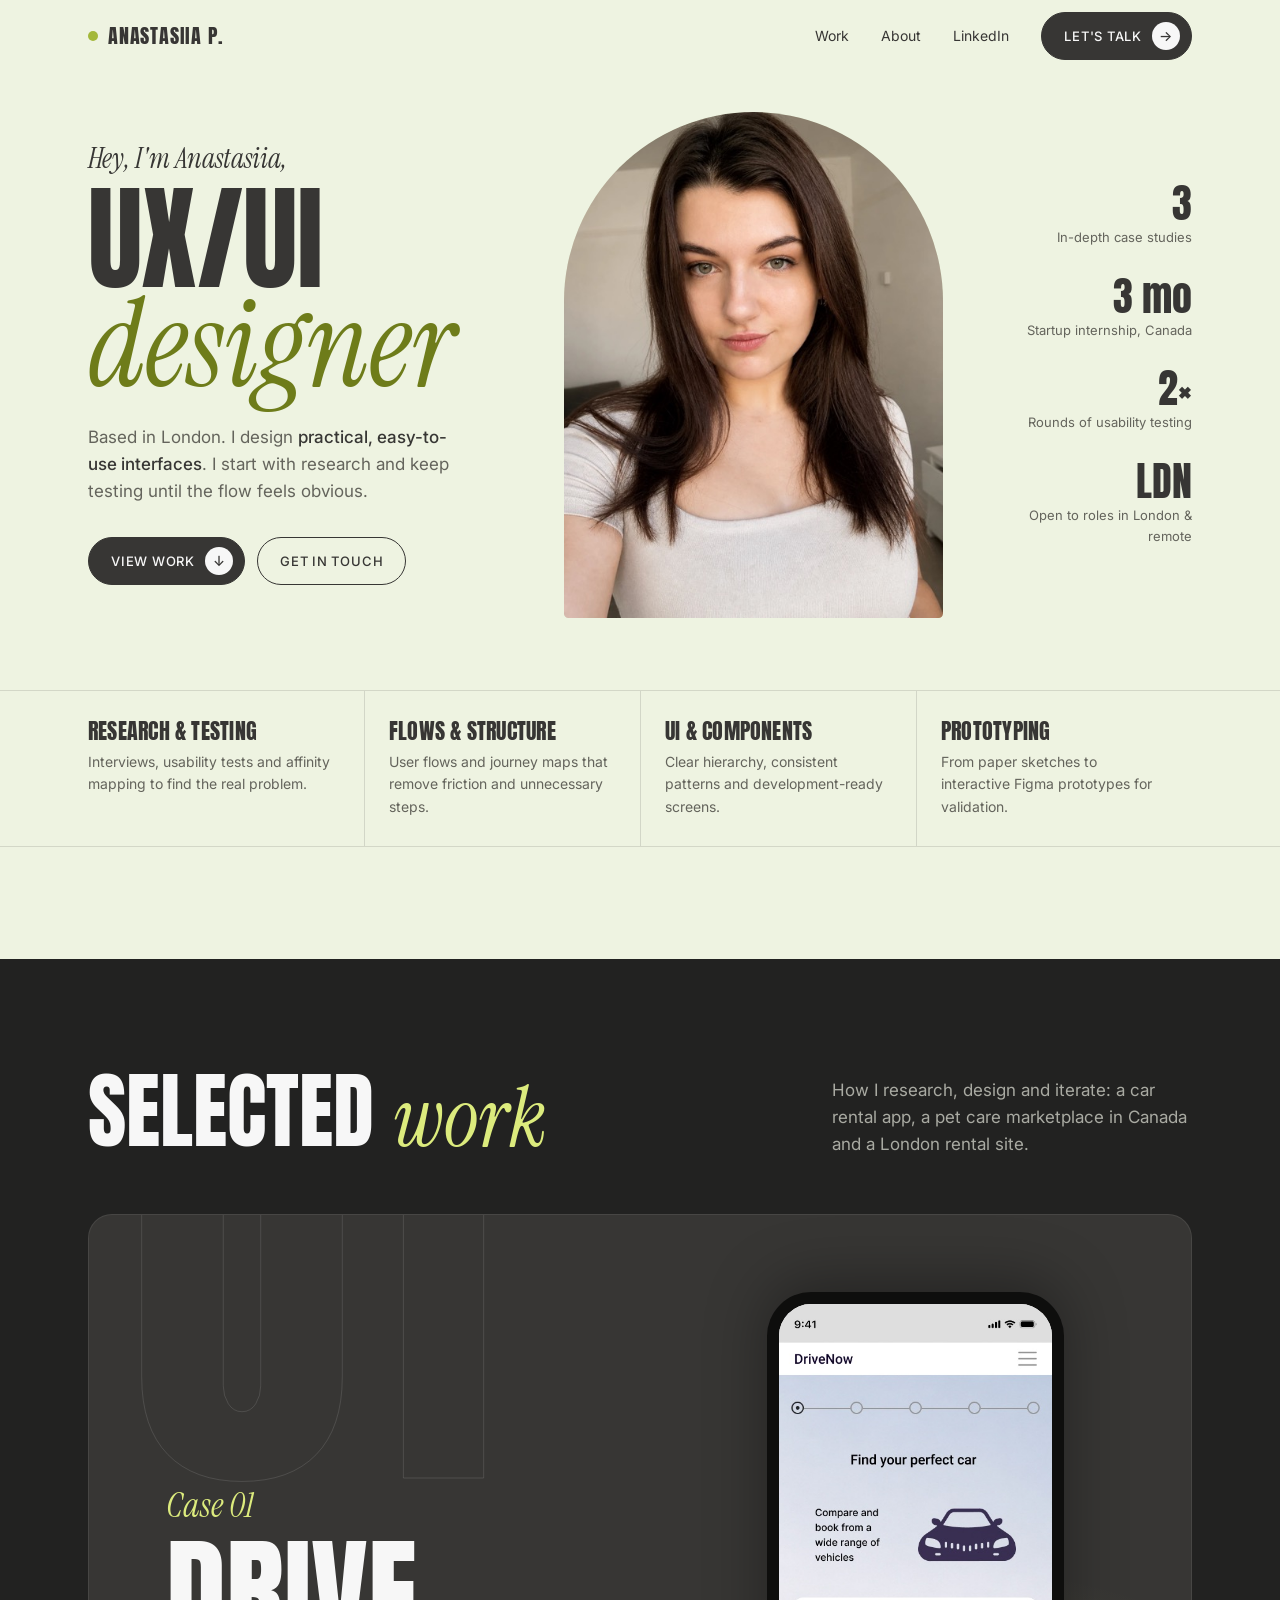
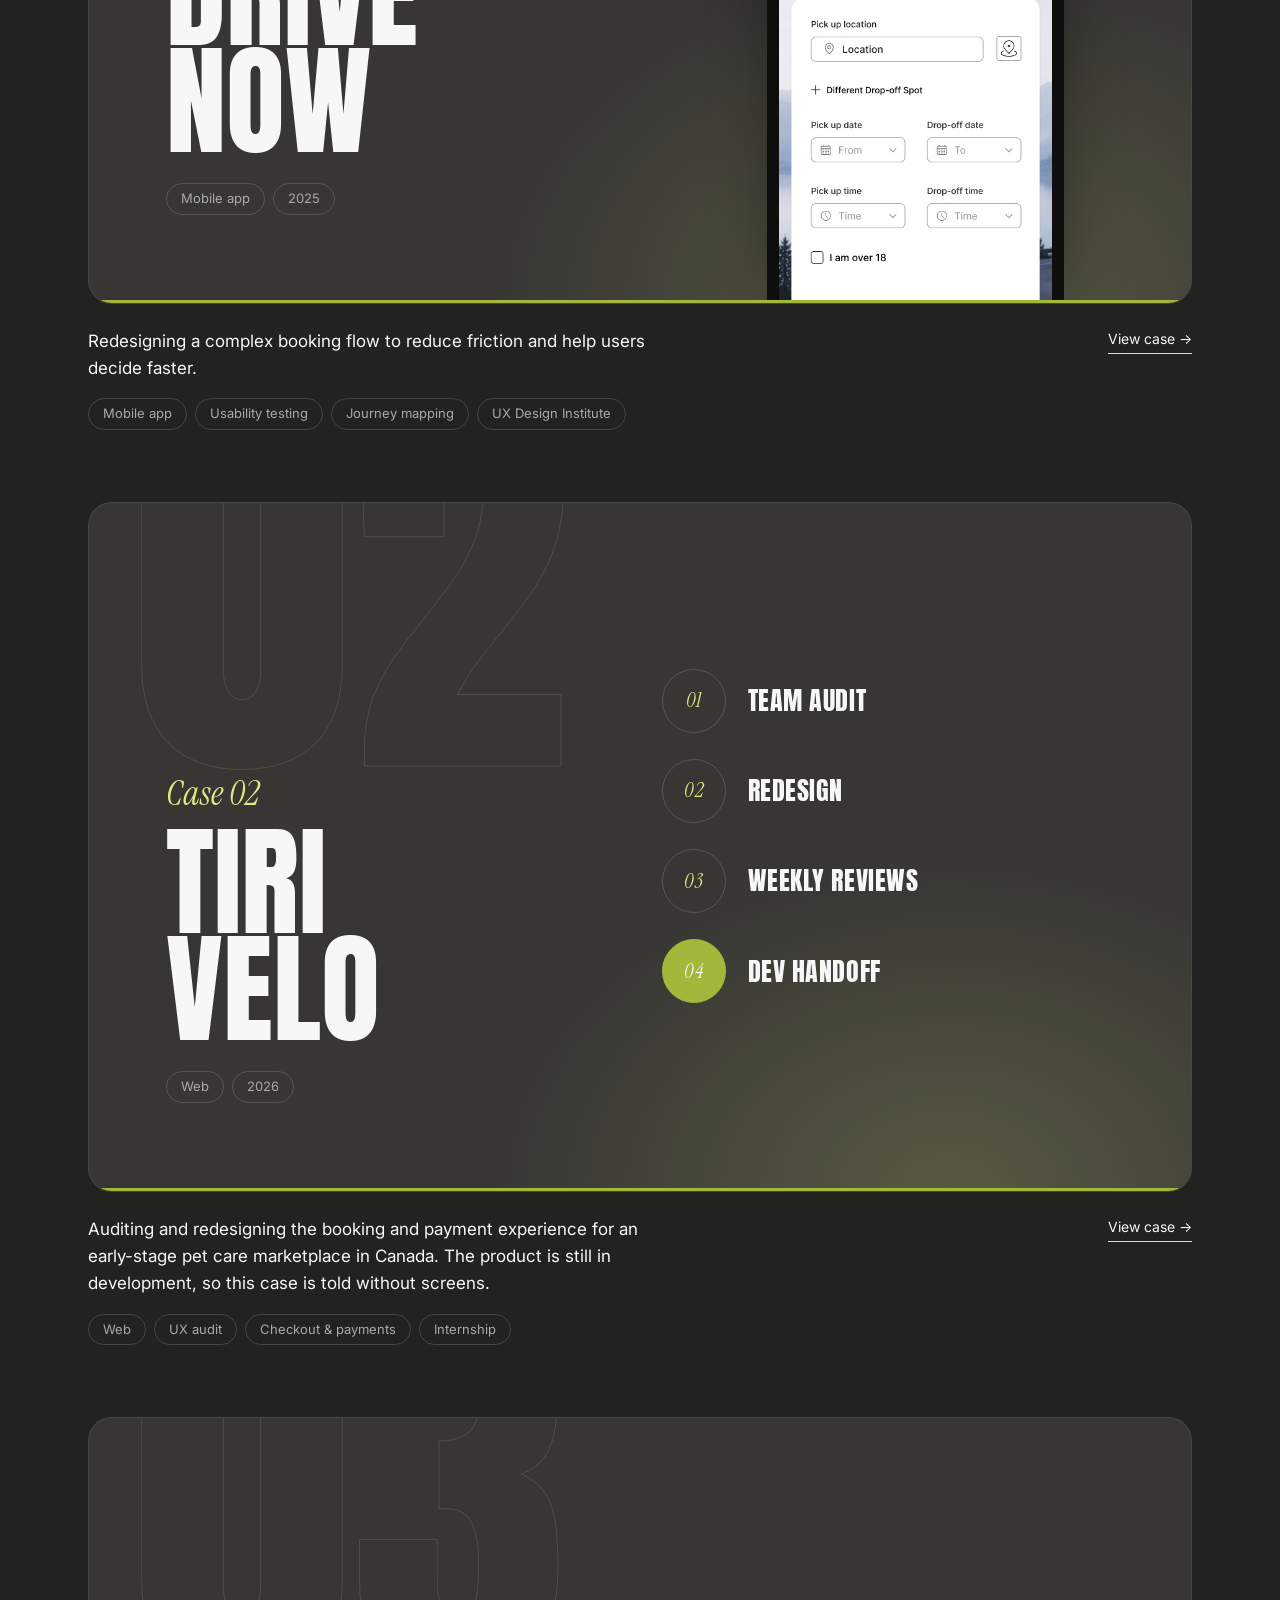
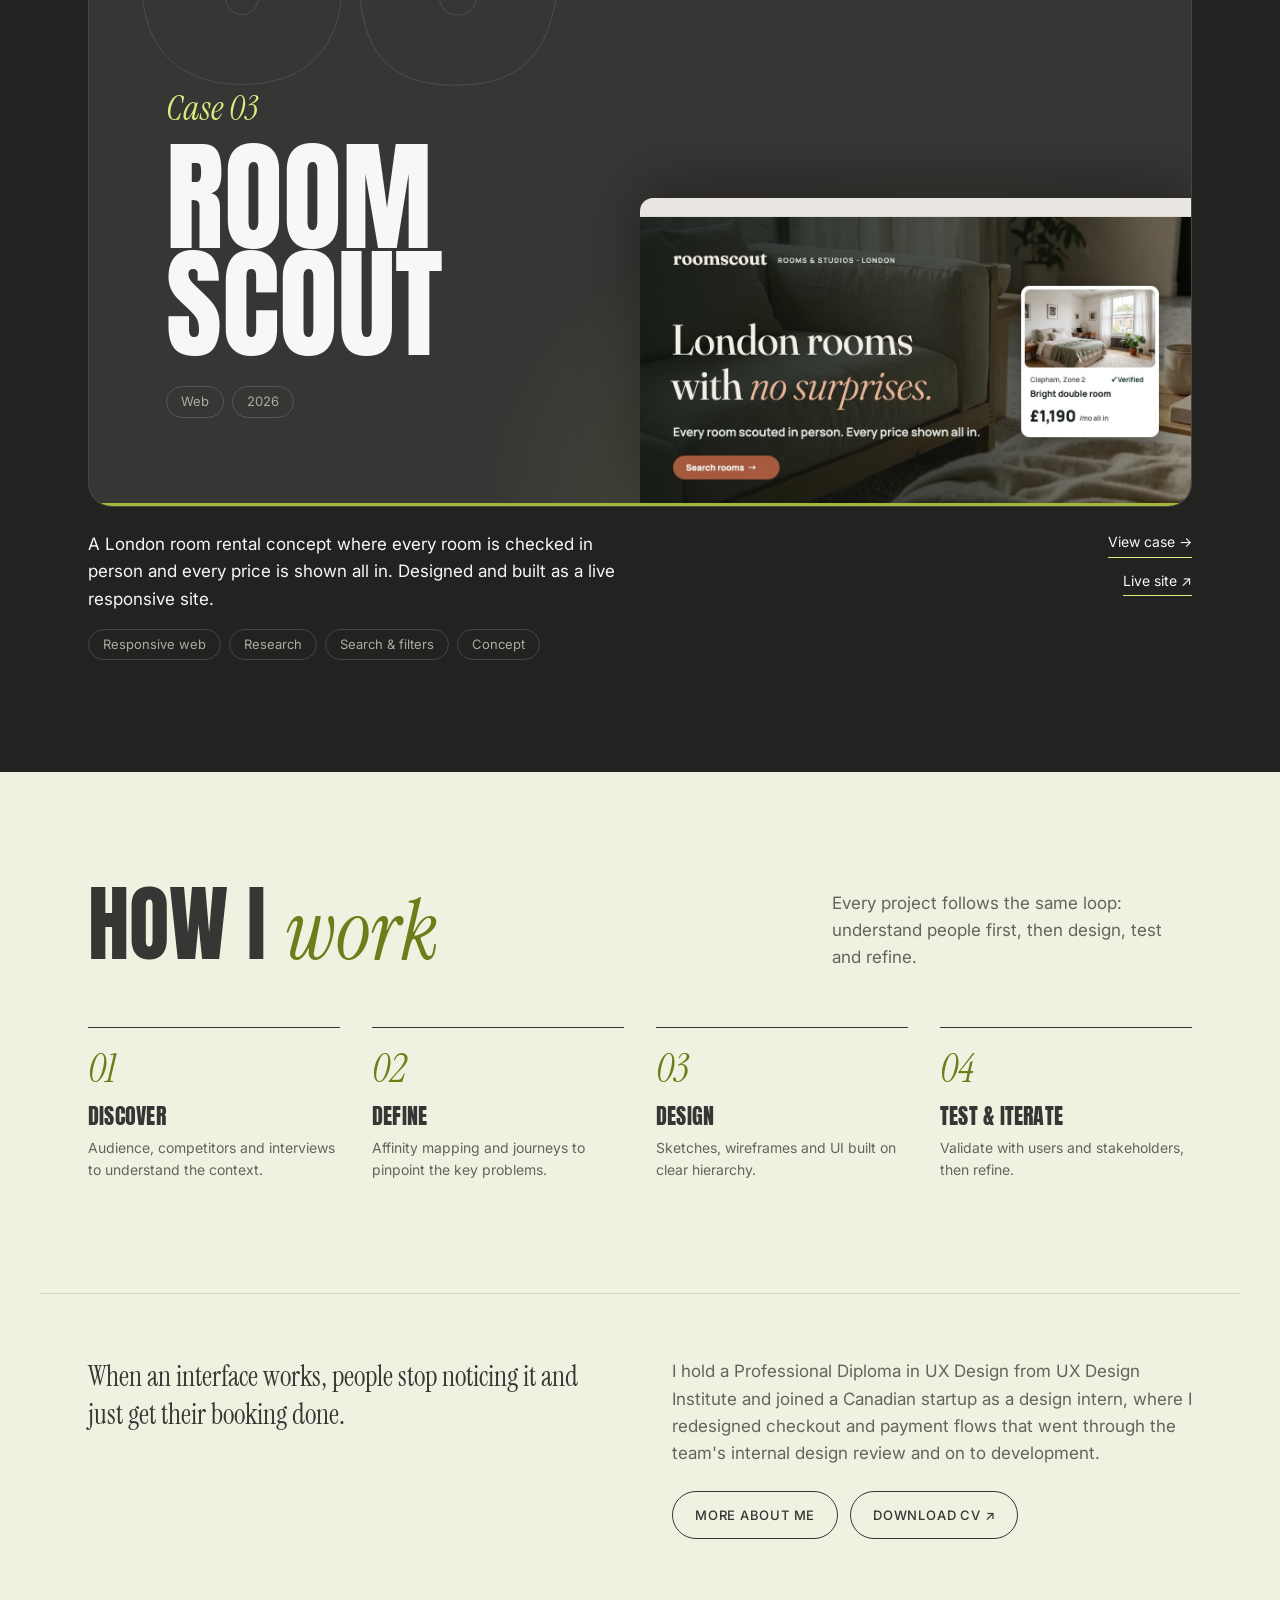
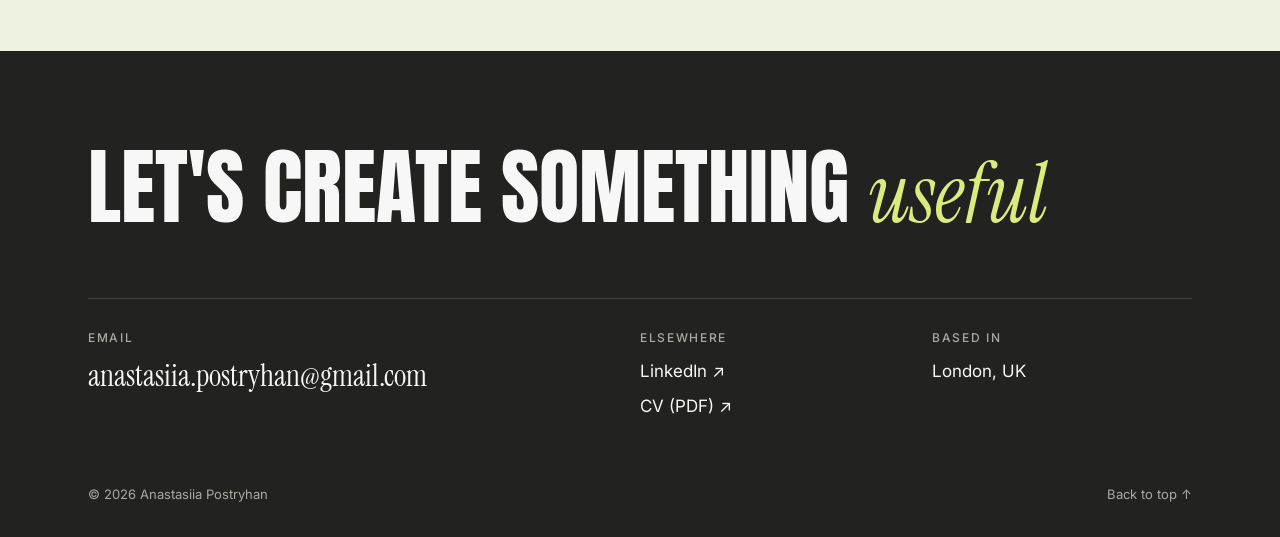
==== anastasiia-portfolio/index.html @ 7879424b "Add files via upload" ====
<!doctype html>
<html lang="en">
<head>
  <meta charset="utf-8">
  <meta name="viewport" content="width=device-width, initial-scale=1">
  <title>Anastasiia Postryhan, UX/UI designer</title>
  <meta name="description" content="Portfolio of Anastasiia Postryhan, a junior UX/UI designer in London. Case studies in research, usability testing and web and mobile UI.">
  <link rel="canonical" href="https://anastasiia-postryhan.vercel.app/">
  <meta name="theme-color" content="#EEF3E1">
  <meta property="og:type" content="website">
  <meta property="og:site_name" content="Anastasiia Postryhan">
  <meta property="og:title" content="Anastasiia Postryhan, UX/UI designer">
  <meta property="og:description" content="Portfolio of Anastasiia Postryhan, a junior UX/UI designer in London. Case studies in research, usability testing and web and mobile UI.">
  <meta property="og:url" content="https://anastasiia-postryhan.vercel.app/">
  <meta property="og:image" content="https://anastasiia-postryhan.vercel.app/assets/og/default.jpg">
  <meta property="og:image:width" content="1200">
  <meta property="og:image:height" content="630">
  <meta name="twitter:image" content="https://anastasiia-postryhan.vercel.app/assets/og/default.jpg">
  <meta name="twitter:card" content="summary_large_image">
  <meta name="twitter:title" content="Anastasiia Postryhan, UX/UI designer">
  <meta name="twitter:description" content="Portfolio of Anastasiia Postryhan, a junior UX/UI designer in London. Case studies in research, usability testing and web and mobile UI.">
  <link rel="preconnect" href="https://fonts.googleapis.com">
  <link rel="preconnect" href="https://fonts.gstatic.com" crossorigin>
  <link rel="preload" as="style" href="https://fonts.googleapis.com/css2?family=Anton&family=Instrument+Serif:ital@0;1&family=Inter:wght@400;500&display=swap" onload="this.onload=null;this.rel='stylesheet'">
  <noscript><link rel="stylesheet" href="https://fonts.googleapis.com/css2?family=Anton&family=Instrument+Serif:ital@0;1&family=Inter:wght@400;500&display=swap"></noscript>
  <link rel="stylesheet" href="styles.css?v=24">
  <link rel="icon" href="favicon.svg" type="image/svg+xml">
  <link rel="icon" href="favicon-32.png" type="image/png" sizes="32x32">
  <link rel="apple-touch-icon" href="apple-touch-icon.png">
</head>
<body>

  <header class="header">
    <div class="wrap header__inner">
      <a href="index.html" class="logo">Anastasiia P.</a>
      <nav class="nav">
        <a href="#work">Work</a>
        <a href="about.html">About</a>
        <a href="https://uk.linkedin.com/in/anastasiia-postryhan-ux" target="_blank" rel="noopener noreferrer">LinkedIn</a>
        <a href="#contact" class="btn btn--dark">Let's talk <span class="btn__dot">→</span></a>
      </nav>
    </div>
  </header>

  <main>
    <!-- Hero -->
    <section class="hero">
      <div class="wrap hero__grid">
        <div>
          <p class="hero__hi">Hey, I'm Anastasiia,</p>
          <h1 class="hero__title">UX/UI <span class="italic">designer</span></h1>
          <p class="hero__lead">Based in London. I design <strong>practical, easy-to-use interfaces</strong>. I start with research and keep testing until the flow feels obvious.</p>
          <div class="hero__ctas">
            <a href="#work" class="btn btn--dark">View work <span class="btn__dot">↓</span></a>
            <a href="#contact" class="btn btn--ghost">Get in touch</a>
          </div>
        </div>

        <div class="arch">
          <img width="1086" height="1448" fetchpriority="high" src="assets/anastasiia-750.jpg" srcset="assets/anastasiia-480.jpg 480w, assets/anastasiia-750.jpg 750w, assets/anastasiia.webp 1086w" sizes="(max-width: 640px) 320px, (max-width: 960px) 45vw, 420px" alt="Portrait of Anastasiia Postryhan">
        </div>

        <div class="facts">
          <div><div class="fact__num">3</div><div class="fact__label">In-depth case studies</div></div>
          <div><div class="fact__num">3 mo</div><div class="fact__label">Startup internship, Canada</div></div>
          <div><div class="fact__num">2×</div><div class="fact__label">Rounds of usability testing</div></div>
          <div><div class="fact__num">LDN</div><div class="fact__label">Open to roles in London &amp; remote</div></div>
        </div>
      </div>
    </section>

    <!-- Skills -->
    <section class="skills">
      <h2 class="sr-only">Skills</h2>
      <div class="wrap skills__grid">
        <div class="skill"><h3>Research &amp; testing</h3><p>Interviews, usability tests and affinity mapping to find the real problem.</p></div>
        <div class="skill"><h3>Flows &amp; structure</h3><p>User flows and journey maps that remove friction and unnecessary steps.</p></div>
        <div class="skill"><h3>UI &amp; components</h3><p>Clear hierarchy, consistent patterns and development-ready screens.</p></div>
        <div class="skill"><h3>Prototyping</h3><p>From paper sketches to interactive Figma prototypes for validation.</p></div>
      </div>
    </section>

    <!-- Work -->
    <section class="work" id="work">
      <div class="wrap">
        <div class="section-head">
          <h2 class="section-title">Selected <span class="italic accent">work</span></h2>
          <p>How I research, design and iterate: a car rental app, a pet care marketplace in Canada and a London rental site.</p>
        </div>

        <div class="cases">
          <a href="drivenow.html" class="case">
            <div class="cover-d">
              <span class="cover-d__num">01</span>
              <div class="cover-d__text"><div class="cover-d__eyebrow">Case 01</div><div class="cover-d__name">Drive<br>Now</div><div class="cover-d__meta"><span>Mobile app</span><span>2025</span></div></div>
              <div class="cover-d__media"><div class="cover-d__phone"><img loading="lazy" width="440" height="1100" src="assets/dn/FjUAhNZ296VUtblM.jpg" alt="DriveNow search screen"></div></div>
            </div>
            <div class="case__row">
              <div>
                <h3 class="sr-only">DriveNow, car rental app</h3>
                <p class="case__desc">Redesigning a complex booking flow to reduce friction and help users decide faster.</p>
                <div class="tags"><span class="tag">Mobile app</span><span class="tag">Usability testing</span><span class="tag">Journey mapping</span><span class="tag">UX Design Institute</span></div>
              </div>
              <span class="case__link">View case →</span>
            </div>
          </a>

          <a href="tirivelo.html" class="case">
            <div class="cover-d">
              <span class="cover-d__num">02</span>
              <div class="cover-d__text"><div class="cover-d__eyebrow">Case 02</div><div class="cover-d__name">Tiri<br>Velo</div><div class="cover-d__meta"><span>Web</span><span>2026</span></div></div>
              <ol class="flow" aria-label="How the work went"><li>Team audit</li><li>Redesign</li><li>Weekly reviews</li><li>Dev handoff</li></ol>
            </div>
            <div class="case__row">
              <div>
                <h3 class="sr-only">TiriVelo, confident checkout</h3>
                <p class="case__desc">Auditing and redesigning the booking and payment experience for an early-stage pet care marketplace in Canada. The product is still in development, so this case is told without screens.</p>
                <div class="tags"><span class="tag">Web</span><span class="tag">UX audit</span><span class="tag">Checkout &amp; payments</span><span class="tag">Internship</span></div>
              </div>
              <span class="case__link">View case →</span>
            </div>
          </a>

          <div class="case">
            <a href="roomscout.html" class="case__cover" aria-label="RoomScout case study"><div class="cover-d">
              <span class="cover-d__num">03</span>
              <div class="cover-d__text"><div class="cover-d__eyebrow">Case 03</div><div class="cover-d__name">Room<br>Scout</div><div class="cover-d__meta"><span>Web</span><span>2026</span></div></div>
              <div class="cover-d__shot"><img loading="lazy" src="assets/rs/og.jpg?v=2" alt="RoomScout hero screen" width="1200" height="630"></div>
            </div></a>
            <div class="case__row">
              <div>
                <h3 class="sr-only">RoomScout, London room rentals</h3>
                <p class="case__desc">A London room rental concept where every room is checked in person and every price is shown all in. Designed and built as a live responsive site.</p>
                <div class="tags"><span class="tag">Responsive web</span><span class="tag">Research</span><span class="tag">Search &amp; filters</span><span class="tag">Concept</span></div>
              </div>
              <div class="case__links"><a class="case__link" href="roomscout.html">View case →</a><a class="case__link" href="https://roomscout.netlify.app" target="_blank" rel="noopener noreferrer">Live site ↗</a></div>
            </div>
          </div>
        </div>
      </div>
    </section>

    <!-- Process -->
    <section class="process">
      <div class="wrap">
        <div class="section-head">
          <h2 class="section-title">How I <span class="italic accent">work</span></h2>
          <p>Every project follows the same loop: understand people first, then design, test and refine.</p>
        </div>
        <div class="steps">
          <div class="step"><div class="step__num">01</div><h3>Discover</h3><p>Audience, competitors and interviews to understand the context.</p></div>
          <div class="step"><div class="step__num">02</div><h3>Define</h3><p>Affinity mapping and journeys to pinpoint the key problems.</p></div>
          <div class="step"><div class="step__num">03</div><h3>Design</h3><p>Sketches, wireframes and UI built on clear hierarchy.</p></div>
          <div class="step"><div class="step__num">04</div><h3>Test &amp; iterate</h3><p>Validate with users and stakeholders, then refine.</p></div>
        </div>
      </div>
    </section>

    <!-- About teaser -->
    <section class="about-teaser">
      <div class="wrap about-teaser__grid">
        <p class="about-teaser__lead">When an interface works, people stop noticing it and just get their booking done.</p>
        <div class="about-teaser__body">
          <p>I hold a Professional Diploma in UX Design from UX Design Institute and joined a Canadian startup as a design intern, where I redesigned checkout and payment flows that went through the team's internal design review and on to development.</p>
          <div class="hero__ctas"><a href="about.html" class="btn btn--ghost">More about me</a><a href="Anastasiia_Postryhan_CV.pdf" class="btn btn--ghost" target="_blank" rel="noopener noreferrer">Download CV ↗</a></div>
        </div>
      </div>
    </section>
  </main>

  <footer class="footer" id="contact">
    <div class="wrap">
      <h2 class="footer__cta">Let's create something <span class="italic">useful</span></h2>
      <div class="footer__grid">
        <div>
          <p class="footer__label">Email</p>
          <a class="footer__email" href="mailto:anastasiia.postryhan@gmail.com">anastasiia.postryhan@gmail.com</a>
        </div>
        <div>
          <p class="footer__label">Elsewhere</p>
          <a href="https://uk.linkedin.com/in/anastasiia-postryhan-ux" target="_blank" rel="noopener noreferrer">LinkedIn ↗</a>
          <a href="Anastasiia_Postryhan_CV.pdf" target="_blank" rel="noopener noreferrer">CV (PDF) ↗</a>
        </div>
        <div>
          <p class="footer__label">Based in</p>
          <p>London, UK</p>
        </div>
      </div>
      <div class="footer__bottom">
        <span>© 2026 Anastasiia Postryhan</span>
        <a href="#top" onclick="window.scrollTo({top:0});return false;">Back to top ↑</a>
      </div>
    </div>
  </footer>

</body>
</html>
---- anastasiia-portfolio/styles.css ----
/* =========================================================
   Anastasiia Postryhan portfolio: one design system
   Layout: mint page, near-black sections for rhythm, lime accent on dark
   ========================================================= */
:root {
  /* Colour */
  --bg: #EEF3E1;            /* page */
  --surface: #E0E8CC;       /* light cards */
  --ink: #373634;           /* text, dark sections */
  --muted: #64645C;
  --line: rgba(55, 54, 52, .15);
  --dark: #222221;
  --stage: #373634;         /* covers and media sitting on dark */
  --on-dark: #F7F7F7;
  --on-dark-muted: #A9AAA2;
  --line-dark: rgba(247, 247, 247, .16);
  --accent: #6E7C1A;
  --accent-on-dark: #DCEB7D;  /* accent inside dark sections */
  --warm: #A3B83A;            /* small accent details: logo dot, slider, cover line, bullets */
  --glow: rgba(220, 235, 125, .20);
  --stage-line: rgba(247, 247, 247, .08);
  --num-stroke: rgba(247, 247, 247, .12);

  /* Type families */
  --display: "Anton", "Impact", "Arial Narrow", sans-serif;
  --serif: "Instrument Serif", Georgia, serif;
  --sans: "Inter", system-ui, -apple-system, sans-serif;

  /* Type scale */
  --fs-display: clamp(56px, 9vw, 120px);  /* page titles */
  --fs-h2: clamp(44px, 6.5vw, 88px);      /* section titles, footer, next case */
  --fs-h3: clamp(30px, 3.4vw, 42px);      /* case page section labels */
  --fs-h4: 22px;                          /* card and step titles */
  --fs-lead: clamp(22px, 2.4vw, 28px);    /* serif lead lines */
  --fs-kicker: 22px;                      /* italic serif kickers, years, case numbers */
  --fs-numeral: 40px;                     /* step and principle numbers */
  --fs-body: 17px;
  --fs-card: 15px;
  --fs-small: 14px;
  --fs-caption: 13px;
  --fs-label: 12px;

  /* Spacing */
  --gutter: clamp(16px, 4vw, 48px);
  --wrap: 1200px;
  --sp-section: clamp(72px, 10vw, 112px);
  --sp-block: 32px;
  --gap: 16px;
  --pad-card: 28px;

  /* Shape */
  --r-card: 18px;
  --r-stage: 24px;
  --r-pill: 999px;
  --control-h: 48px;
}

/* Dark containers use the on-dark accent */
.work, .footer, .next, .proto, .cover-d, .tldr__card--dark, .pair > .pair__solution, .role__card--mine, .principle--dark, .ba__notes > div:last-child {
  --accent: var(--accent-on-dark);
}

/* ---------- Base ---------- */
* { box-sizing: border-box; margin: 0; padding: 0; }
html { scroll-behavior: smooth; }
body { background: var(--bg); color: var(--ink); font: 400 var(--fs-body)/1.6 var(--sans); -webkit-font-smoothing: antialiased; }
img { display: block; max-width: 100%; height: auto; }
a { color: inherit; text-decoration: none; }
:focus-visible { outline: 2px solid var(--warm); outline-offset: 3px; border-radius: 4px; }
h1, h2, h3 { text-wrap: balance; font-weight: 400; }
@media (prefers-reduced-motion: reduce) { html { scroll-behavior: auto; } *, *::before, *::after { transition: none !important; } }

.wrap { max-width: var(--wrap); margin: 0 auto; padding-inline: var(--gutter); }
.sr-only { position: absolute; width: 1px; height: 1px; margin: -1px; overflow: hidden; clip: rect(0 0 0 0); white-space: nowrap; border: 0; }

/* ---------- Type roles ---------- */
.eyebrow, .meta dt, .footer__label {
  font: 500 var(--fs-label)/1.2 var(--sans); letter-spacing: .14em; text-transform: uppercase; color: var(--muted);
}
.italic { font-family: var(--serif); font-style: italic; font-weight: 400; text-transform: none; letter-spacing: 0; }
.accent { color: var(--accent); }

.hero__title, .cs-hero__title { font: 400 var(--fs-display)/.9 var(--display); text-transform: uppercase; letter-spacing: -.005em; }
.section-title, .footer__cta, .next__title { font: 400 var(--fs-h2)/.95 var(--display); text-transform: uppercase; }
.section-title .italic, .footer__cta .italic, .hero__title .italic { color: var(--accent); }
.cs-label h2 { font: 400 var(--fs-h3)/1 var(--display); text-transform: uppercase; }
.skill h3, .step h3, .pair h3, .principle h3, .timeline-v h3, .stat__num {
  font: 400 var(--fs-h4)/1.1 var(--display); text-transform: uppercase; letter-spacing: .01em;
}
.hero__hi, .kicker, .tldr__card h3, .role__card h3, .impact__card h3, .cs-hero__num, .timeline-v__year {
  font: italic 400 var(--fs-kicker)/1.1 var(--serif); color: var(--accent);
}
.cs-hero__sub, .about-hero__lead, .about-teaser__lead { font: 400 var(--fs-lead)/1.35 var(--serif); }
.step__num, .principle__num { font: italic 400 var(--fs-numeral)/1 var(--serif); color: var(--accent); }

/* ---------- Controls ---------- */
.btn {
  display: inline-flex; align-items: center; justify-content: center; gap: 10px;
  min-height: var(--control-h); padding: 0 22px;
  border-radius: var(--r-pill); border: 1px solid var(--ink);
  font: 500 13px/1 var(--sans); letter-spacing: .06em; text-transform: uppercase;
  transition: transform .2s, background .2s, color .2s;
}
.btn:hover { transform: translateY(-2px); }
.btn--dark { background: var(--ink); color: var(--on-dark); padding-right: 11px; }
.btn--ghost:hover { background: var(--ink); color: var(--on-dark); }
.btn__dot { width: 28px; height: 28px; border-radius: 50%; display: grid; place-items: center; font-size: 14px; background: var(--on-dark); color: var(--ink); }

/* Text link with accent underline */
.link, .case__link, .proto__bar a, .timeline-v a {
  font-size: var(--fs-small); white-space: nowrap;
  border-bottom: 1px solid var(--accent); padding-bottom: 3px;
  transition: color .2s;
}
.link:hover, .case__link:hover, .proto__bar a:hover, .timeline-v a:hover { color: var(--accent); }
.back { display: inline-block; font-size: var(--fs-small); color: var(--muted); margin-bottom: 40px; transition: color .2s; }
.back:hover { color: var(--accent); }

/* Pills: tags, chips, process steps, cover meta */
.tag, .chip, .timeline a, .cover-d__meta span, .review-pill {
  display: inline-flex; align-items: center; gap: 8px;
  padding: 7px 14px; border-radius: var(--r-pill);
  border: 1px solid var(--line); font-size: var(--fs-caption); line-height: 1.2;
}
.tags, .chips, .timeline, .links { display: flex; flex-wrap: wrap; gap: 8px; }
.links { gap: 12px; margin-top: 24px; }
.chip--solid { background: var(--ink); border-color: var(--ink); color: var(--on-dark); }
.timeline a { transition: background .2s, color .2s, border-color .2s; }
.timeline a span { font: italic 400 15px/1 var(--serif); color: var(--accent); }
.timeline a:hover { background: var(--ink); color: var(--on-dark); border-color: var(--ink); }
.work .tag, .cover-d__meta span { border-color: var(--line-dark); color: var(--on-dark-muted); }

/* ---------- Cards ---------- */
.card, .tldr__card, .pair > div, .role__card, .principle, .impact__card, .ba__notes > div, .note {
  background: var(--surface); border-radius: var(--r-card); padding: var(--pad-card); font-size: var(--fs-card);
}
.card--dark, .tldr__card--dark, .pair > .pair__solution, .role__card--mine, .principle--dark, .ba__notes > div:last-child {
  background: var(--dark); color: var(--on-dark);
}
.tldr__card h3, .role__card h3, .impact__card h3 { margin-bottom: 12px; }

/* ---------- Header ---------- */
.header { position: sticky; top: 0; z-index: 10; background: color-mix(in srgb, var(--bg) 88%, transparent); backdrop-filter: blur(10px); }
.header__inner { display: flex; align-items: center; justify-content: space-between; height: 72px; }
.logo { display: flex; align-items: center; gap: 10px; font: 400 20px/1 var(--display); letter-spacing: .04em; text-transform: uppercase; }
.logo::before { content: ""; width: 10px; height: 10px; border-radius: 50%; background: var(--warm); }
.nav { display: flex; align-items: center; gap: 32px; font-size: var(--fs-small); }
.nav a:not(.btn) { position: relative; }
.nav a:not(.btn)::after { content: ""; position: absolute; left: 0; bottom: -4px; height: 1px; width: 0; background: var(--warm); transition: width .25s; }
.nav a:not(.btn):hover::after { width: 100%; }

/* ---------- Home ---------- */
.hero { padding-block: 40px 72px; }
.hero__grid { display: grid; grid-template-columns: 1.15fr 1fr .55fr; gap: 40px; align-items: center; }
.hero__hi { margin-bottom: 12px; color: var(--ink); font-size: 28px; }
.hero__title .italic { display: block; font-size: 1.05em; line-height: .9; }
.hero__lead { margin: 24px 0 32px; max-width: 380px; font-size: var(--fs-body); color: var(--muted); }
.hero__lead strong { color: var(--ink); font-weight: 500; }
.hero__ctas { display: flex; gap: 12px; flex-wrap: wrap; }

.arch { aspect-ratio: 3 / 4; max-width: 100%; border-radius: 999px 999px var(--r-stage) var(--r-stage); overflow: hidden; background: var(--surface); }
.arch img { width: 100%; height: 100%; object-fit: cover; object-position: 50% 20%; }

.facts { display: flex; flex-direction: column; gap: 28px; text-align: right; }
.fact__num { font: 400 40px/1 var(--display); }
.fact__label { font-size: var(--fs-caption); color: var(--muted); margin-top: 4px; }

.skills { border-block: 1px solid var(--line); }
.skills__grid { display: grid; grid-template-columns: repeat(4, 1fr); }
.skill { padding: 28px 24px; border-left: 1px solid var(--line); }
.skill:first-child { border-left: 0; padding-left: 0; }
.skill h3 { margin-bottom: 8px; }
.skill p, .step p { font-size: var(--fs-small); color: var(--muted); }

.section-head { display: flex; justify-content: space-between; align-items: end; gap: 32px; margin-bottom: 56px; }
.section-head p { max-width: 360px; color: var(--muted); }

.work { background: var(--dark); color: var(--on-dark); padding-block: var(--sp-section); margin-top: var(--sp-section); }
.work .section-head p { color: var(--on-dark-muted); }
.cases { display: grid; gap: 72px; }
.case { display: grid; gap: 24px; }
.case__row { display: grid; grid-template-columns: 1fr auto; gap: 24px; align-items: start; }
.case__desc { max-width: 560px; font-size: var(--fs-body); }
.case .tags { margin-top: 16px; }

.process { padding-block: var(--sp-section); }
.steps { display: grid; grid-template-columns: repeat(4, 1fr); gap: 32px; }
.step { border-top: 1px solid var(--ink); padding-top: 20px; }
.step h3 { margin: 16px 0 8px; }

.about-teaser { padding-bottom: var(--sp-section); }
.about-teaser__grid { display: grid; grid-template-columns: 1fr 1fr; gap: 64px; align-items: start; border-top: 1px solid var(--line); padding-top: 64px; }
.about-teaser__body p { color: var(--muted); margin-bottom: 24px; }

/* ---------- Footer & next case ---------- */
.footer { background: var(--dark); color: var(--on-dark); padding-block: 96px 32px; }
.footer--spaced { margin-top: var(--sp-section); }
.footer__grid { display: grid; grid-template-columns: 2fr 1fr 1fr; gap: 32px; margin-top: 64px; padding-top: 32px; border-top: 1px solid var(--line-dark); }
.footer__label { color: var(--on-dark-muted); margin-bottom: 12px; }
.footer a:hover { color: var(--accent); }
.footer__email { font: 400 clamp(22px, 2.6vw, 30px)/1.2 var(--serif); }
.footer__bottom { margin-top: 64px; font-size: var(--fs-caption); color: var(--on-dark-muted); display: flex; justify-content: space-between; }

.next { display: block; margin-top: var(--sp-section); background: var(--dark); color: var(--on-dark); border-bottom: 1px solid var(--line-dark); }
.next .wrap { padding-block: 72px; display: flex; justify-content: space-between; align-items: end; gap: 24px; }
.next .eyebrow { color: var(--on-dark-muted); display: block; margin-bottom: 12px; }
.next__title { transition: color .2s; }
.next:hover .next__title { color: var(--accent); }

/* ---------- Case pages ---------- */
.cs-hero { padding-block: 48px 56px; }
.cs-hero__num { margin-bottom: 12px; }
.cs-hero__sub { max-width: 760px; margin-top: 20px; }

.meta { display: grid; grid-template-columns: repeat(5, 1fr); border-bottom: 1px solid var(--line); margin-top: 48px; }
.meta > div { padding: 20px 20px 24px 0; min-width: 0; }
.meta dt { margin-bottom: 6px; }
.meta dd { font-size: var(--fs-card); }

.tldr { display: grid; grid-template-columns: repeat(3, 1fr); gap: var(--gap); margin-top: 72px; }

.cs-section { padding-top: var(--sp-section); }
.cs-grid { display: grid; grid-template-columns: 280px 1fr; gap: 48px; }
.cs-grid > * { min-width: 0; }
.cs-label { position: sticky; top: 96px; align-self: start; }
.cs-label .eyebrow { display: block; margin-bottom: 10px; }
.prose p { font-size: var(--fs-body); margin-bottom: 16px; max-width: 680px; }
.prose p.muted { color: var(--muted); }
.prose .lead-in { font-weight: 500; margin-top: 8px; }
.list { list-style: none; display: grid; gap: 10px; margin: 8px 0 24px; max-width: 680px; }
.list li { padding-left: 22px; position: relative; }
.list li::before { content: ""; position: absolute; left: 0; top: .75em; width: 10px; height: 1px; background: var(--warm); }
.block { margin-top: var(--sp-block); }
.block-sm { margin-top: 12px; }

.figure { margin-top: var(--sp-block); }
.figure img, .phones img, .ba__frame, .shot__img, .scrollshot { border-radius: var(--r-card); }
.figure img { width: 100%; background: var(--surface); }
.figure figcaption, .shot figcaption span { font-size: var(--fs-caption); color: var(--muted); margin-top: 10px; }

.pairs { display: grid; gap: var(--gap); margin-top: 24px; }
.pair { display: grid; grid-template-columns: 1fr 1fr; gap: 0; }
.pair > div:first-child { border-radius: var(--r-card) 0 0 var(--r-card); }
.pair > div:last-child { border-radius: 0 var(--r-card) var(--r-card) 0; }
.pair .eyebrow { display: block; margin-bottom: 12px; }
.pair__solution .eyebrow, .ba__notes > div:last-child .eyebrow { color: var(--accent); }
.pair h3 { margin-bottom: 12px; }
.pair ul, .ba__notes ul { list-style: none; display: grid; gap: 6px; }
.pair__problem ul { color: var(--muted); }
.pair__result { margin-top: 16px; padding-top: 16px; border-top: 1px solid var(--line-dark); }
.pair__result strong { color: var(--accent); font-weight: 500; }

.phones { display: grid; grid-template-columns: repeat(4, 1fr); gap: var(--gap); margin-top: var(--sp-block); }
.phones img { height: 520px; width: 100%; object-fit: cover; object-position: top; border: 1px solid var(--line); }

.proto { margin-top: var(--sp-block); background: var(--stage); border-radius: var(--r-stage); padding: 24px; }
.proto iframe { width: 100%; height: 760px; border: 0; border-radius: 12px; display: block; }
.proto__bar { display: flex; justify-content: space-between; align-items: center; gap: 16px; color: var(--on-dark-muted); font-size: var(--fs-small); padding: 4px 4px 20px; }
.proto__bar a { color: var(--on-dark); }

.impact { display: grid; grid-template-columns: 1fr 1fr; gap: var(--gap); }

.role { display: grid; grid-template-columns: 1fr 1fr; gap: var(--gap); margin-top: 8px; }

.ba { margin-top: var(--sp-block); }
.ba__frame { position: relative; overflow: hidden; aspect-ratio: var(--ratio, 1440 / 1600); max-width: 100%; background: #fff; border: 1px solid var(--line); user-select: none; touch-action: pan-y; }
.ba__frame img { position: absolute; inset: 0; width: 100%; height: 100%; object-fit: cover; object-position: top; pointer-events: none; }
.ba__after { clip-path: inset(0 0 0 var(--pos, 50%)); }
.ba__line { position: absolute; top: 0; bottom: 0; left: var(--pos, 50%); width: 2px; background: var(--warm); transform: translateX(-1px); pointer-events: none; }
.ba__handle { position: absolute; top: 50%; left: 50%; transform: translate(-50%, -50%); width: var(--control-h); height: var(--control-h); border-radius: 50%; background: var(--warm); color: #fff; display: grid; place-items: center; font-size: 14px; box-shadow: 0 6px 20px rgba(0,0,0,.25); }
.ba__tag { position: absolute; top: 16px; padding: 7px 14px; border-radius: var(--r-pill); font: 500 var(--fs-label)/1.2 var(--sans); letter-spacing: .14em; text-transform: uppercase; background: var(--ink); color: var(--on-dark); pointer-events: none; }
.ba__tag--before { left: 16px; }
.ba__tag--after { right: 16px; background: var(--warm); }
.ba__range { position: absolute; inset: 0; width: 100%; height: 100%; opacity: 0; cursor: ew-resize; margin: 0; }
.ba__range:focus-visible + * , .ba__frame:has(.ba__range:focus-visible) { outline: 2px solid var(--accent); outline-offset: 3px; }
.ba__notes { display: grid; grid-template-columns: 1fr 1fr; gap: var(--gap); margin-top: var(--gap); }
.ba__notes .eyebrow { display: block; margin-bottom: 10px; }

.gallery { display: grid; grid-template-columns: repeat(3, 1fr); gap: var(--gap); margin-top: var(--sp-block); }
.shot { margin: 0; }
.shot__img { overflow: hidden; aspect-ratio: 4 / 3.4; background: #fff; border: 1px solid var(--line); }
.shot__img img { width: 100%; height: 100%; object-fit: cover; object-position: var(--focus, 50% 7%); transform: scale(1.35); transform-origin: var(--origin, 32% 0); }
.shot figcaption { margin-top: 10px; font-size: var(--fs-small); }
.shot figcaption span { display: block; margin-top: 2px; }

.scrollshot { margin-top: var(--gap); height: 640px; overflow-y: auto; border: 1px solid var(--line); background: #fff; }
.scrollshot img { width: 100%; }
.note { margin-top: var(--gap); color: var(--muted); }
.note .eyebrow { display: block; margin-bottom: 8px; color: var(--accent); }

.stats { display: grid; grid-template-columns: repeat(3, 1fr); gap: var(--gap); }
.stat { border-top: 1px solid var(--ink); padding-top: 16px; }
.stat__num { font-size: 32px; }
.stat__num .italic { color: var(--accent); }
.stat p { font-size: var(--fs-small); color: var(--muted); margin-top: 8px; }

/* ---------- About ---------- */
.about-hero { padding-top: 48px; }
.about-hero__grid { display: grid; grid-template-columns: 1.3fr 1fr; gap: 64px; align-items: end; }
.about-hero__lead { margin-top: 28px; max-width: 620px; }
.about-hero .arch { max-width: 420px; justify-self: end; width: 100%; }

.principles { display: grid; grid-template-columns: repeat(3, 1fr); gap: var(--gap); }
.principle h3 { margin: 16px 0 8px; }
.principle:not(.principle--dark) p { color: var(--muted); }

.timeline-v { list-style: none; border-left: 1px solid var(--line); margin-left: 6px; }
.timeline-v li { position: relative; padding: 0 0 40px 32px; }
.timeline-v li:last-child { padding-bottom: 0; }
.timeline-v li::before { content: ""; position: absolute; left: -6px; top: 4px; width: 11px; height: 11px; border-radius: 50%; background: var(--bg); border: 1px solid var(--ink); }
.timeline-v li.is-now::before { background: var(--warm); border-color: var(--warm); }
.timeline-v h3 { margin: 8px 0 6px; }
.timeline-v p { color: var(--muted); max-width: 560px; }
.timeline-v a { color: var(--ink); }

.beyond { display: flex; flex-wrap: wrap; gap: 12px; margin-top: 8px; }
.beyond span { font: italic 400 26px/1 var(--serif); padding: 14px 24px; border: 1px solid var(--line); border-radius: var(--r-pill); }

/* ---------- Case cover (dark stage + name) ---------- */
.cover-d {
  container-type: inline-size; position: relative; overflow: hidden;
  aspect-ratio: 16 / 10; max-width: 100%; border-radius: var(--r-stage);
  background: var(--stage); border: 1px solid var(--stage-line); color: var(--on-dark);
  display: grid; grid-template-columns: 1fr 1fr; grid-template-rows: 100%;
}
.cover-d::before { content: ""; position: absolute; inset: 0; z-index: 0; background: radial-gradient(60% 70% at 78% 100%, var(--glow), transparent 70%); }
.cover-d::after { content: ""; position: absolute; left: 0; right: 0; bottom: 0; height: 3px; background: var(--warm); z-index: 4; }
.cover-d__num { position: absolute; left: 4cqw; top: -13cqw; z-index: 1; pointer-events: none; font: 400 40cqw/1 var(--display); color: transparent; -webkit-text-stroke: 1px var(--num-stroke); }
.cover-d__text { position: relative; z-index: 3; align-self: end; padding: 0 0 8cqw 7cqw; }
.cover-d__eyebrow { font: italic 400 3.2cqw/1 var(--serif); color: var(--accent); }
.cover-d__name { font: 400 11cqw/.88 var(--display); text-transform: uppercase; margin-top: 1.6cqw; }
.cover-d__meta { display: flex; flex-wrap: wrap; gap: 8px; margin-top: 2.6cqw; }
.cover-d__media { position: relative; z-index: 2; display: flex; justify-content: center; align-items: flex-end; padding-top: 7cqw; min-height: 0; height: 100%; overflow: hidden; }
.cover-d__media--right { justify-content: flex-end; }
.cover-d__phone, .cover-d__browser { height: 100%; overflow: hidden; background: #fff; transition: transform .5s ease; box-shadow: 0 -10px 60px rgba(0,0,0,.35); }
.cover-d__phone { width: 27cqw; border: 1.1cqw solid #0E0E0D; border-bottom: 0; border-radius: 4cqw 4cqw 0 0; }
.cover-d__browser { width: 56cqw; border-radius: 1.2cqw 0 0 0; }
.cover-d__browser::before { content: ""; display: block; height: 2cqw; background: #E9E6E1; border-bottom: 1px solid rgba(0,0,0,.06); }
.cover-d__phone img, .cover-d__browser img { width: 100%; height: 100%; object-fit: cover; object-position: top; }
.cover-d__soon { position: relative; z-index: 2; align-self: center; justify-self: center; font: italic 400 6cqw/1 var(--serif); color: var(--on-dark-muted); }
.case:hover .cover-d__phone, .case:hover .cover-d__browser { transform: translateY(-2cqw); }
/* On case pages the title is already above, so the wide cover shows only the stage and screen */
.cover-d--wide { aspect-ratio: 16 / 8; grid-template-columns: 1fr; }
.cover-d--wide::before { background: radial-gradient(50% 80% at 50% 100%, var(--glow), transparent 70%); }
.cover-d--wide .cover-d__text { display: none; }
.cover-d--wide .cover-d__num { font-size: 30cqw; top: -9cqw; left: 3cqw; }
.cover-d--wide .cover-d__media { justify-content: center; padding-top: 5cqw; }
.cover-d--wide .cover-d__phone { width: 22cqw; border-width: .9cqw; border-radius: 3cqw 3cqw 0 0; }
.cover-d--wide .cover-d__browser { width: 64cqw; border-radius: 1cqw 1cqw 0 0; }
.cover-d--wide .cover-d__browser::before { height: 1.4cqw; }

/* ---------- Responsive ---------- */
@media (max-width: 960px) {
  .hero__grid { grid-template-columns: 1fr 1fr; }
  .facts { grid-column: 1 / -1; flex-direction: row; justify-content: space-between; text-align: left; flex-wrap: wrap; }
  .skills__grid, .steps { grid-template-columns: 1fr 1fr; }
  .skill:nth-child(3) { border-left: 0; padding-left: 0; }
  .skill:nth-child(n+3) { border-top: 1px solid var(--line); }
  .meta { grid-template-columns: repeat(3, 1fr); }
  .cs-grid { grid-template-columns: 1fr; gap: 20px; }
  .cs-label { position: static; }
  .phones, .gallery { grid-template-columns: 1fr 1fr; }
  .about-hero__grid { grid-template-columns: 1fr; gap: 40px; }
  .about-hero .arch { justify-self: start; max-width: 360px; }
  .principles { grid-template-columns: 1fr; }
}
@media (max-width: 640px) {
  :root { --pad-card: 22px; }
  .nav a:not(.btn) { display: none; }
  .hero__grid { grid-template-columns: 1fr; }
  .arch { max-width: 320px; }
  .facts { gap: 20px; }
  .fact__num { font-size: 32px; }
  .skills__grid, .steps, .about-teaser__grid, .footer__grid { grid-template-columns: 1fr; }
  .skill { border-left: 0; padding-left: 0; border-top: 1px solid var(--line); }
  .skill:first-child { border-top: 0; }
  .section-head { flex-direction: column; align-items: start; }
  .case__row { grid-template-columns: 1fr; }
  .footer__bottom { flex-direction: column; gap: 8px; }
  .meta { grid-template-columns: 1fr 1fr; }
  .tldr, .pair, .impact, .role, .ba__notes, .gallery, .stats { grid-template-columns: 1fr; }
  .pair > div:first-child { border-radius: var(--r-card) var(--r-card) 0 0; }
  .pair > div:last-child { border-radius: 0 0 var(--r-card) var(--r-card); }
  .phones img { height: 380px; }
  .proto { padding: 12px; }
  .proto iframe { height: 640px; }
  .scrollshot { height: 480px; }
  .next .wrap { flex-direction: column; align-items: start; }
}

/* ---------- Process flow (used where product screens can't be shown) ---------- */
.flow { position: relative; z-index: 2; align-self: center; justify-self: stretch; list-style: none; display: grid; gap: 2.4cqw; padding: 6cqw 7cqw 8cqw 2cqw; counter-reset: flow; }
.flow li { counter-increment: flow; display: grid; grid-template-columns: auto 1fr; align-items: center; gap: 2cqw; font: 400 max(13px, 2.4cqw)/1.1 var(--display); text-transform: uppercase; letter-spacing: .02em; color: var(--on-dark); }
.flow li::before { content: "0" counter(flow); display: grid; place-items: center; width: 5.6cqw; height: 5.6cqw; min-width: 28px; min-height: 28px; border-radius: 50%; border: 1px solid var(--line-dark); font: italic 400 max(12px, 1.9cqw)/1 var(--serif); color: var(--accent); text-transform: none; }
.flow li:last-child::before { background: var(--warm); border-color: var(--warm); color: var(--on-dark); }
.cover-d--wide .flow { grid-auto-flow: column; grid-template-columns: repeat(5, 1fr); gap: 2cqw; padding: 10cqw 6cqw; align-self: center; }
.cover-d--wide .flow li { grid-template-columns: 1fr; justify-items: center; text-align: center; font-size: max(12px, 1.8cqw); }
.cover-d--wide .flow li::before { width: 6cqw; height: 6cqw; font-size: max(12px, 2cqw); }

/* Challenge -> approach blocks (text-only case content) */
.areas { display: grid; gap: var(--gap); margin-top: var(--sp-block); }
.area { display: grid; grid-template-columns: 220px 1fr 1fr; gap: 0; }
.area > div { background: var(--surface); padding: var(--pad-card); font-size: var(--fs-card); }
.area > div:first-child { border-radius: var(--r-card) 0 0 var(--r-card); background: var(--dark); color: var(--on-dark); --accent: var(--accent-on-dark); }
.area > div:last-child { border-radius: 0 var(--r-card) var(--r-card) 0; border-left: 1px solid var(--line); }
.area h3 { font: 400 var(--fs-h4)/1.1 var(--display); text-transform: uppercase; }
.area .kicker { display: block; margin-bottom: 10px; }
.area .eyebrow { display: block; margin-bottom: 10px; }
.area ul { list-style: none; display: grid; gap: 6px; }
@media (max-width: 760px) {
  .area { grid-template-columns: 1fr; }
  .area > div:first-child { border-radius: var(--r-card) var(--r-card) 0 0; }
  .area > div:last-child { border-radius: 0 0 var(--r-card) var(--r-card); border-left: 0; border-top: 1px solid var(--line); }
  .cover-d--wide:has(.flow) { aspect-ratio: auto; }
  .cover-d--wide .flow { grid-auto-flow: row; grid-template-columns: 1fr; padding: 8cqw; }
  .cover-d--wide .flow li { grid-template-columns: auto 1fr; justify-items: start; text-align: left; }
}

/* ---------- RoomScout case ---------- */
.cover-d__shot { position: relative; z-index: 2; align-self: end; justify-self: center; width: 78cqw; border-radius: 1.4cqw 1.4cqw 0 0; overflow: hidden; box-shadow: 0 -10px 60px rgba(0,0,0,.35); }
.cover-d__shot img { width: 100%; height: auto; display: block; }
.cover-d__shot::before { content: ""; display: block; height: 1.6cqw; min-height: 8px; background: #E9E6E1; border-bottom: 1px solid rgba(0,0,0,.06); }
.cover-d--wide:has(.cover-d__shot) { grid-template-rows: 1fr; padding-top: 5cqw; }
.cover-d:not(.cover-d--wide) .cover-d__shot { width: 50cqw; justify-self: end; border-radius: 1.2cqw 0 0 0; transition: transform .5s ease; }
.case:hover .cover-d__shot { transform: translateY(-1.5cqw); }

.facts-row { display: grid; grid-template-columns: repeat(3, 1fr); gap: var(--gap); margin-top: var(--sp-block); }
.fact-card { border-top: 1px solid var(--ink); padding-top: 16px; }
.fact-card__num { font: 400 40px/1 var(--display); }
.fact-card p { font-size: var(--fs-small); color: var(--muted); margin-top: 8px; }
.fact-card cite { display: block; font-style: normal; font-size: var(--fs-caption); color: var(--muted); margin-top: 6px; opacity: .8; }

.compare { width: 100%; border-collapse: separate; border-spacing: 0; font-size: var(--fs-card); margin-top: var(--sp-block); }
.compare-wrap { overflow-x: auto; }
.compare th, .compare td { text-align: left; padding: 16px 20px; vertical-align: top; border-bottom: 1px solid var(--line); }
.compare thead th { font: 500 var(--fs-label)/1.2 var(--sans); letter-spacing: .14em; text-transform: uppercase; color: var(--muted); }
.compare td:last-child, .compare th:last-child { background: var(--dark); color: var(--on-dark); }
.compare thead th:last-child { color: var(--accent-on-dark); border-radius: var(--r-card) var(--r-card) 0 0; }
.compare tr:last-child td:last-child { border-radius: 0 0 var(--r-card) var(--r-card); }
.compare td:first-child { font-weight: 500; }
.compare td:nth-child(2) { color: var(--muted); }

.persona { display: grid; grid-template-columns: auto 1fr; gap: 24px; align-items: start; }
.persona__avatar { width: 72px; height: 72px; border-radius: 50%; background: var(--dark); color: var(--on-dark); display: grid; place-items: center; font: italic 400 32px/1 var(--serif); }
.persona h3 { font: 400 var(--fs-h4)/1.1 var(--display); text-transform: uppercase; margin-bottom: 6px; }

.decisions { display: grid; grid-template-columns: 1fr 1fr; gap: var(--gap); margin-top: var(--sp-block); }
.decision { background: var(--surface); border-radius: var(--r-card); padding: var(--pad-card); font-size: var(--fs-card); }
.decision .kicker { display: block; margin-bottom: 10px; }
.decision h3 { font: 400 var(--fs-h4)/1.1 var(--display); text-transform: uppercase; margin-bottom: 10px; }
.decision p { color: var(--muted); }
.decision--wide { grid-column: 1 / -1; background: var(--dark); color: var(--on-dark); --accent: var(--accent-on-dark); }
.decision--wide p { color: var(--on-dark-muted); }

.photo-row { display: grid; grid-template-columns: repeat(3, 1fr); gap: var(--gap); margin-top: var(--sp-block); }
.photo-row figure { margin: 0; }
.photo-row img { width: 100%; aspect-ratio: 4 / 3; object-fit: cover; border-radius: var(--r-card); }
.photo-row figcaption { font-size: var(--fs-caption); color: var(--muted); margin-top: 8px; }

.iter { display: grid; gap: var(--gap); margin-top: var(--sp-block); }
.iter__row { display: grid; grid-template-columns: 200px 1fr 1fr; gap: 0; }
.iter__row > div { padding: 20px 24px; font-size: var(--fs-card); background: var(--surface); }
.iter__row > div:first-child { background: var(--dark); color: var(--on-dark); border-radius: var(--r-card) 0 0 var(--r-card); font: 400 var(--fs-h4)/1.1 var(--display); text-transform: uppercase; display: flex; align-items: center; }
.iter__row > div:nth-child(2) { color: var(--muted); }
.iter__row > div:nth-child(2) s { text-decoration-color: var(--warm); }
.iter__row > div:last-child { border-radius: 0 var(--r-card) var(--r-card) 0; border-left: 1px solid var(--line); }
.iter__row .eyebrow { display: block; margin-bottom: 8px; }

.ds { display: grid; grid-template-columns: 1fr 1fr; gap: var(--gap); margin-top: var(--sp-block); }
.ds__panel { background: var(--surface); border-radius: var(--r-card); padding: var(--pad-card); }
.ds__panel .eyebrow { display: block; margin-bottom: 16px; }
.swatches { display: grid; grid-template-columns: repeat(4, 1fr); gap: 12px; }
.swatch span { display: block; aspect-ratio: 1; border-radius: 12px; border: 1px solid var(--line); }
.swatch b { display: block; font-weight: 500; font-size: var(--fs-caption); margin-top: 8px; }
.swatch small { font-size: var(--fs-label); color: var(--muted); }
.type-sample__display { font: 400 44px/1 "Fraunces", Georgia, serif; }
.type-sample__display i { font-weight: 300; color: #A65A3E; }
.type-sample__body { font: 400 16px/1.5 "Manrope", system-ui, sans-serif; margin-top: 12px; color: var(--muted); }
.type-sample__ui { display: flex; flex-wrap: wrap; gap: 8px; margin-top: 20px; }
.type-sample__ui span { font: 700 15px/1 "Manrope", system-ui, sans-serif; padding: 14px 22px; border-radius: 999px; }

.embed { margin-top: var(--sp-block); background: var(--stage); border-radius: var(--r-stage); padding: 24px; }
.embed iframe { width: 100%; height: 780px; border: 0; border-radius: 12px; display: block; background: #fff; }

@media (max-width: 960px) {
  .decisions, .ds { grid-template-columns: 1fr; }
  .iter__row { grid-template-columns: 1fr; }
  .iter__row > div:first-child { border-radius: var(--r-card) var(--r-card) 0 0; }
  .iter__row > div:last-child { border-radius: 0 0 var(--r-card) var(--r-card); border-left: 0; border-top: 1px solid var(--line); }
}
@media (max-width: 640px) {
  .facts-row, .photo-row { grid-template-columns: 1fr; }
  .swatches { grid-template-columns: repeat(2, 1fr); }
  .embed { padding: 12px; }
  .embed iframe { height: 640px; }
  .compare th, .compare td { padding: 12px 14px; }
}

/* Feature rows: text + real UI screenshot */
.features { display: grid; gap: clamp(56px, 8vw, 96px); margin-top: var(--sp-block); }
.feature { display: grid; grid-template-columns: 1fr 1.6fr; gap: clamp(24px, 4vw, 56px); align-items: center; }
.feature:nth-child(even) { grid-template-columns: 1.6fr 1fr; }
.feature:nth-child(even) .feature__text { order: 2; }
.feature__text .kicker { display: block; margin-bottom: 10px; }
.feature__text h3 { font: 400 var(--fs-h3)/1 var(--display); text-transform: uppercase; margin-bottom: 14px; }
.feature__text p { color: var(--muted); }
.feature__media { display: grid; gap: 12px; min-width: 0; }
.ui-shot { margin: 0; }
.ui-shot__frame { aspect-ratio: 1600 / 906; max-width: 100%; overflow: hidden; border-radius: var(--r-card); border: 1px solid var(--line); background: #F4F0E8; box-shadow: 0 20px 50px rgba(17, 32, 49, .12); }
.ui-shot__frame img { width: 100%; height: 100%; object-fit: cover; object-position: bottom; }
.ui-shot figcaption { font-size: var(--fs-caption); color: var(--muted); margin-top: 10px; }
@media (max-width: 860px) {
  .feature, .feature:nth-child(even) { grid-template-columns: 1fr; }
  .feature:nth-child(even) .feature__text { order: 0; }
}
.case__cover { display: block; }
.case__links { display: flex; flex-direction: column; align-items: flex-end; gap: 12px; }
.timeline-v .links { margin-top: 12px; gap: 20px; }
@media (max-width: 640px) { .case__links { flex-direction: row; align-items: center; gap: 20px; } }
.footer__grid > div > a + a { display: block; margin-top: 8px; }
.footer__grid > div > a { display: block; }
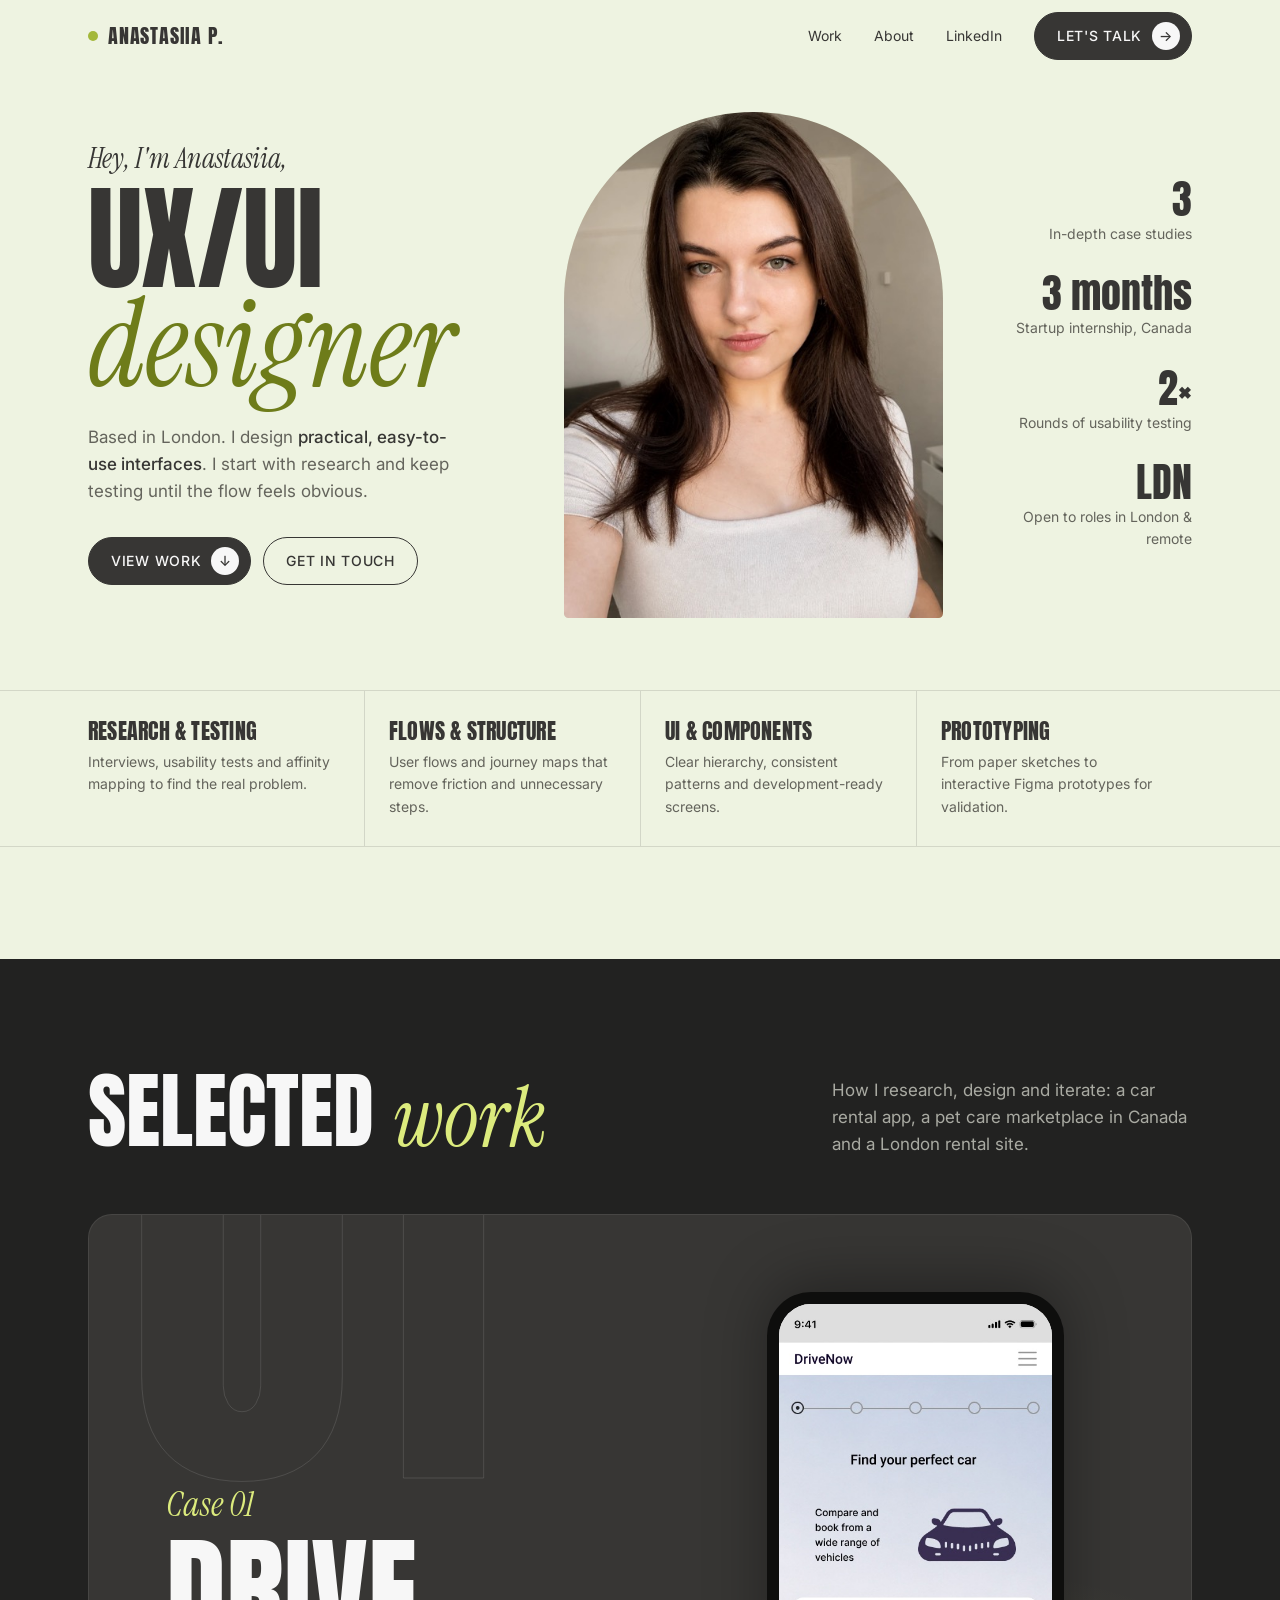
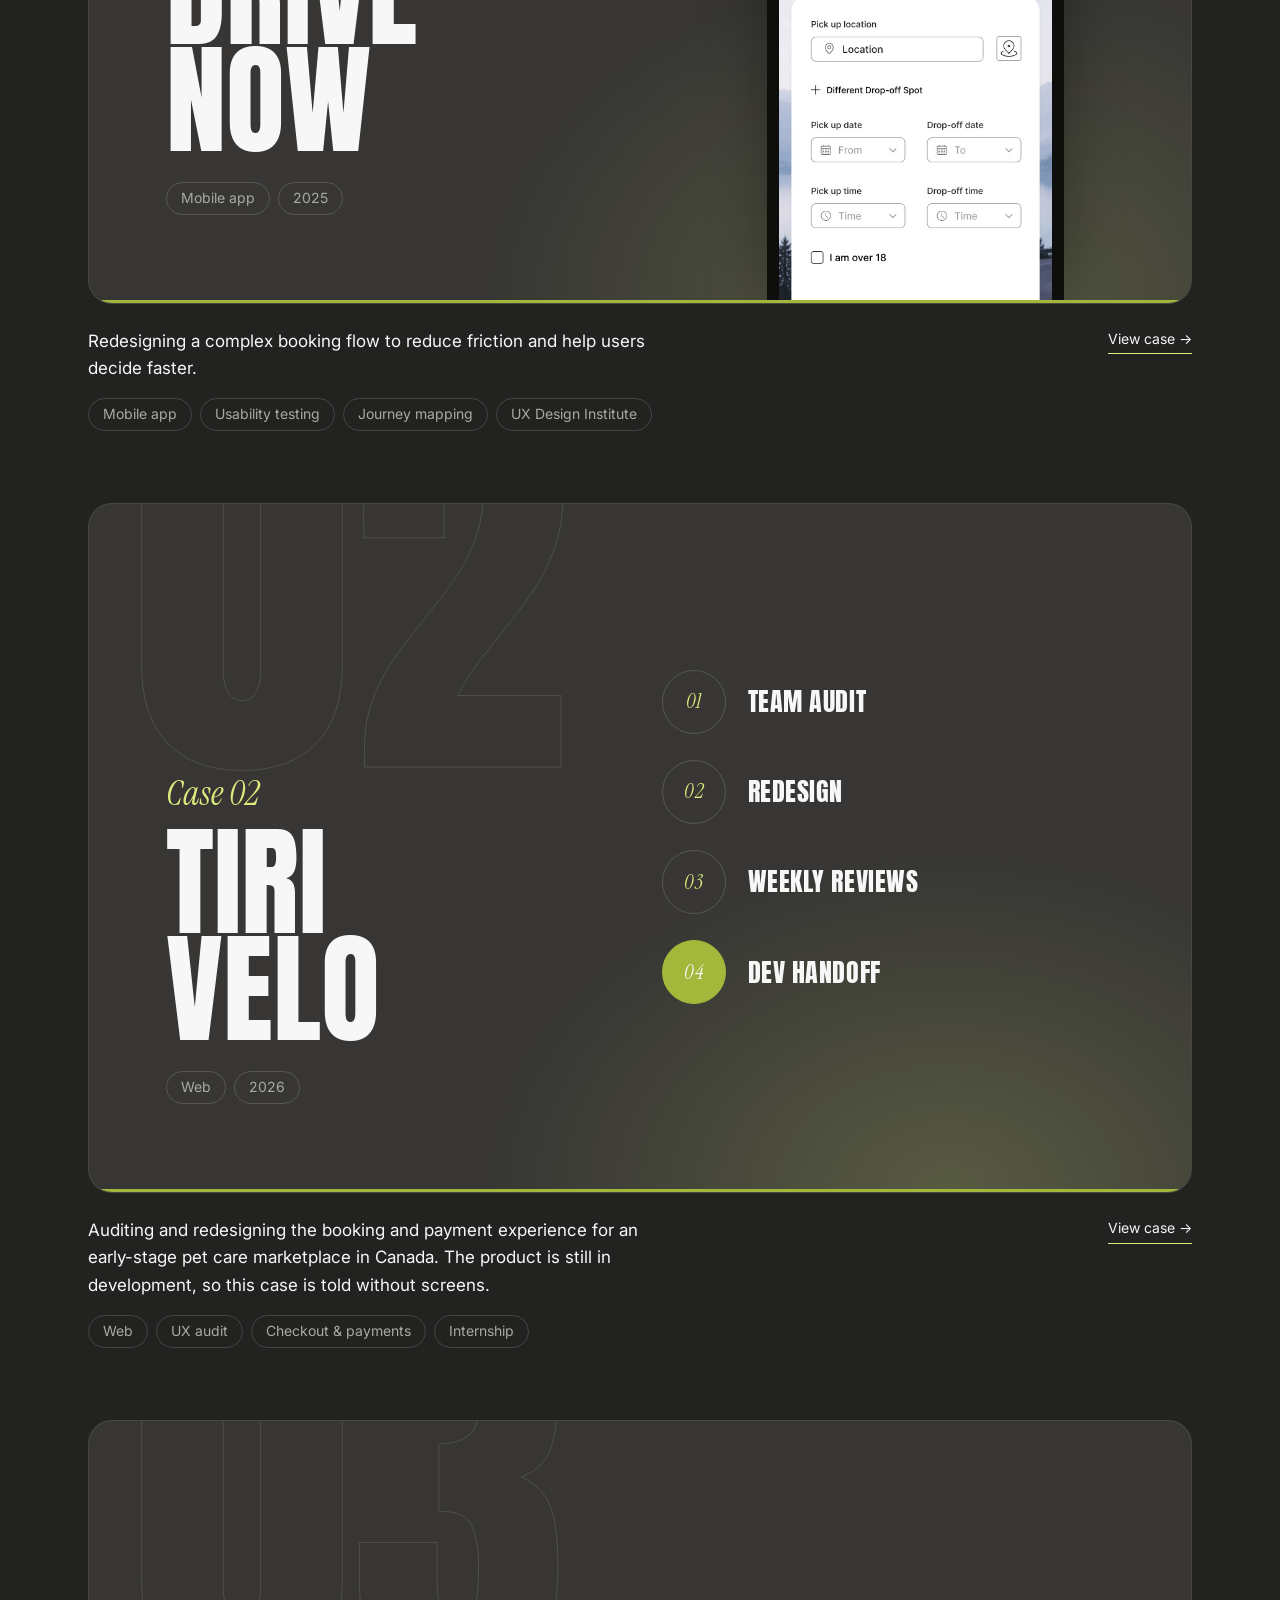
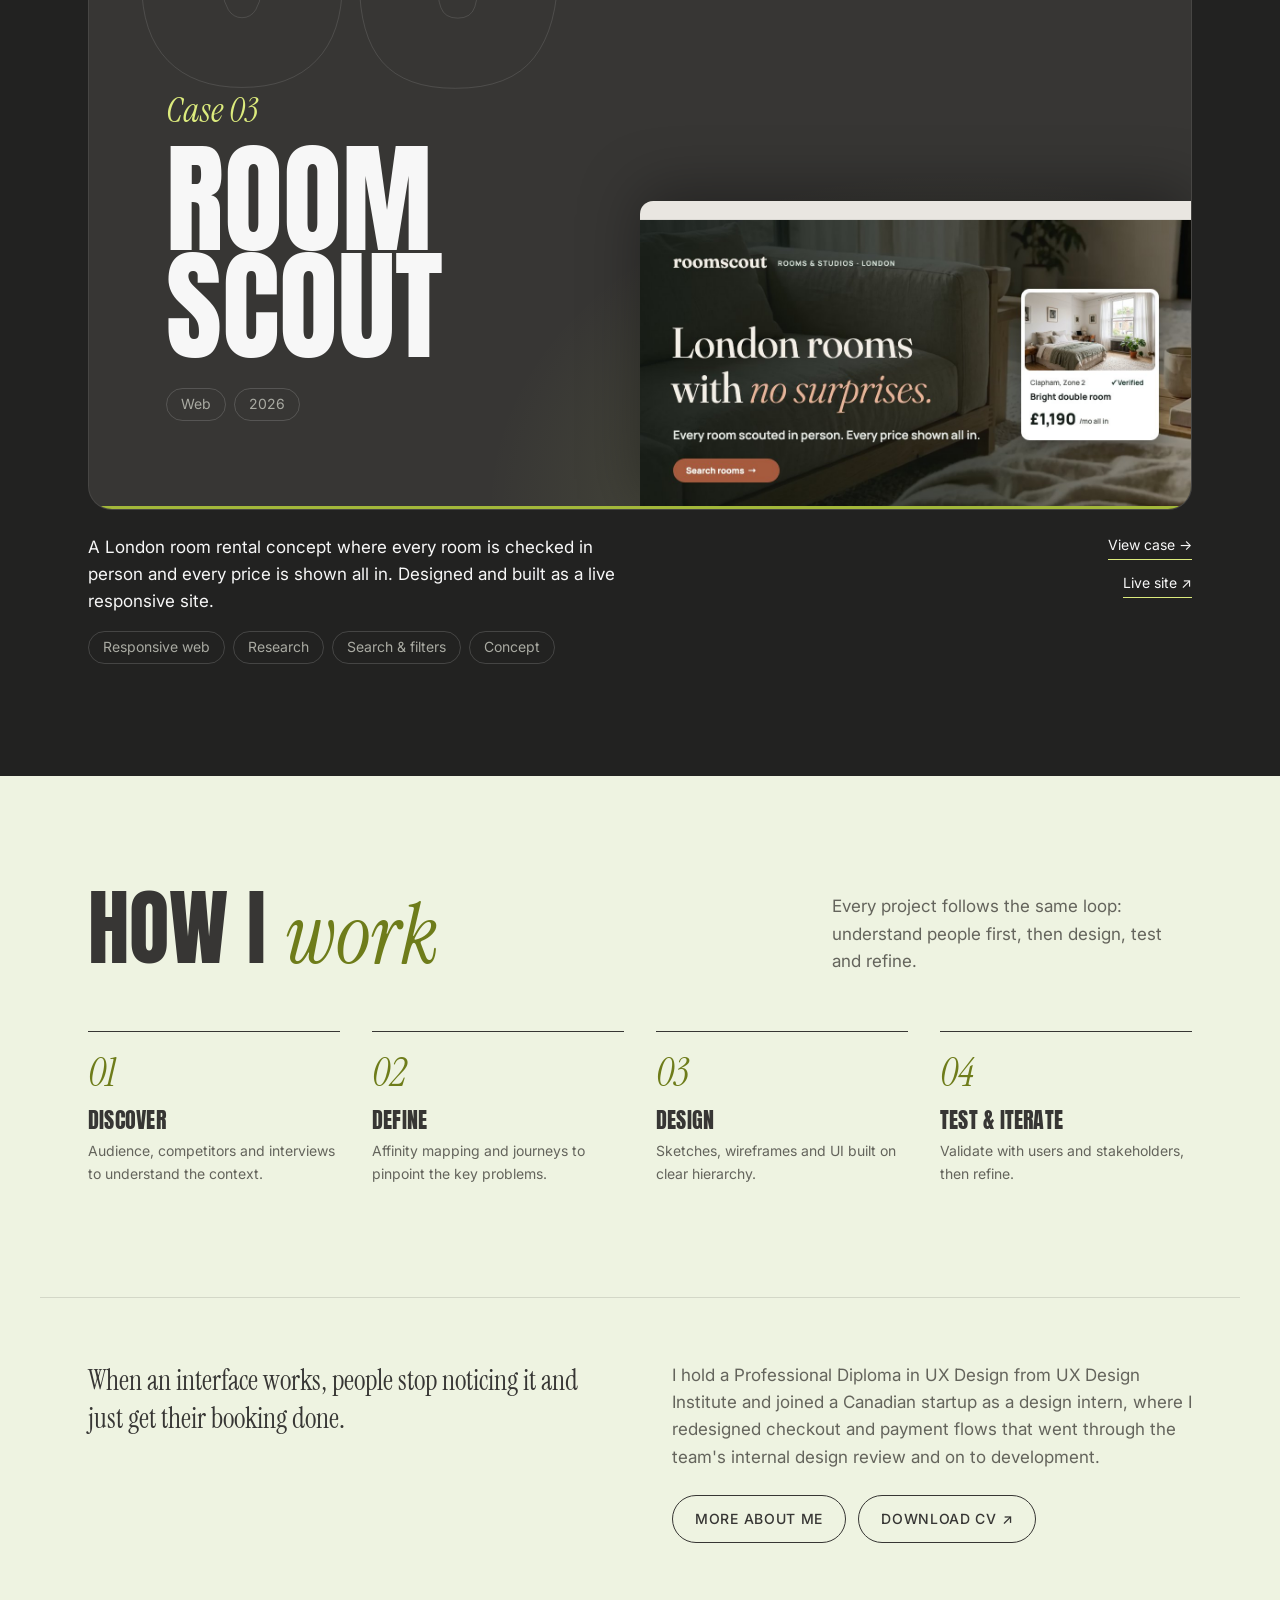
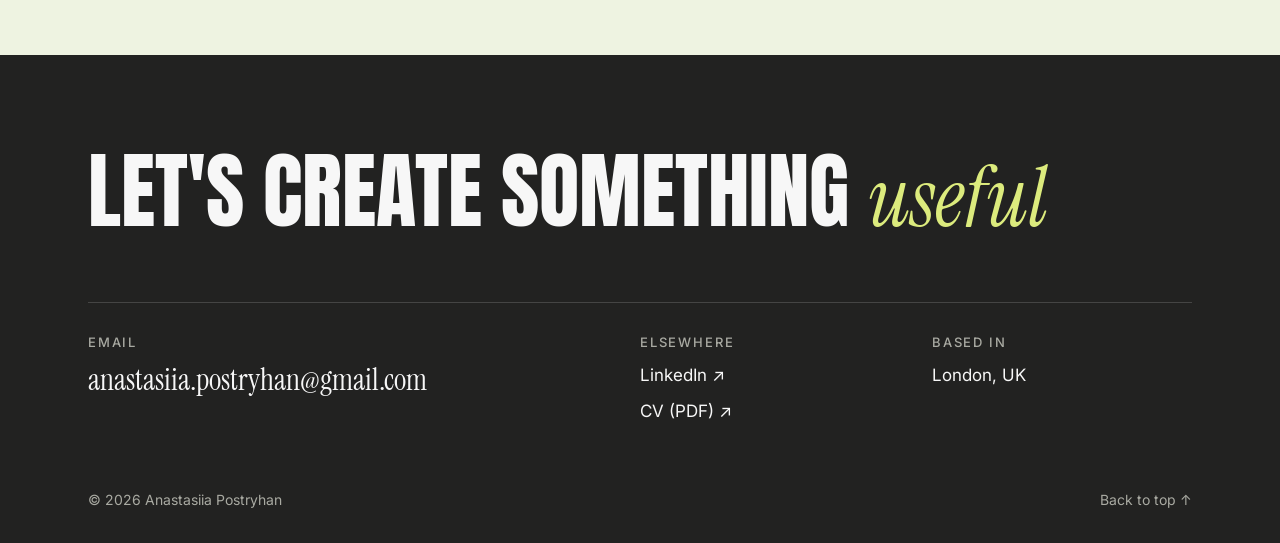
==== commit 2a7cadba: "Font and mobile fixes" ====
--- a/anastasiia-portfolio/index.html
+++ b/anastasiia-portfolio/index.html
@@ -23,7 +23,7 @@
   <link rel="preconnect" href="https://fonts.gstatic.com" crossorigin>
   <link rel="preload" as="style" href="https://fonts.googleapis.com/css2?family=Anton&family=Instrument+Serif:ital@0;1&family=Inter:wght@400;500&display=swap" onload="this.onload=null;this.rel='stylesheet'">
   <noscript><link rel="stylesheet" href="https://fonts.googleapis.com/css2?family=Anton&family=Instrument+Serif:ital@0;1&family=Inter:wght@400;500&display=swap"></noscript>
-  <link rel="stylesheet" href="styles.css?v=24">
+  <link rel="stylesheet" href="styles.css?v=25">
   <link rel="icon" href="favicon.svg" type="image/svg+xml">
   <link rel="icon" href="favicon-32.png" type="image/png" sizes="32x32">
   <link rel="apple-touch-icon" href="apple-touch-icon.png">
@@ -62,7 +62,7 @@
 
         <div class="facts">
           <div><div class="fact__num">3</div><div class="fact__label">In-depth case studies</div></div>
-          <div><div class="fact__num">3 mo</div><div class="fact__label">Startup internship, Canada</div></div>
+          <div><div class="fact__num">3 months</div><div class="fact__label">Startup internship, Canada</div></div>
           <div><div class="fact__num">2×</div><div class="fact__label">Rounds of usability testing</div></div>
           <div><div class="fact__num">LDN</div><div class="fact__label">Open to roles in London &amp; remote</div></div>
         </div>
--- a/anastasiia-portfolio/styles.css
+++ b/anastasiia-portfolio/styles.css
@@ -37,8 +37,8 @@
   --fs-body: 17px;
   --fs-card: 15px;
   --fs-small: 14px;
-  --fs-caption: 13px;
-  --fs-label: 12px;
+  --fs-caption: 14px;
+  --fs-label: 13px;
 
   /* Spacing */
   --gutter: clamp(16px, 4vw, 48px);
@@ -98,7 +98,7 @@
   display: inline-flex; align-items: center; justify-content: center; gap: 10px;
   min-height: var(--control-h); padding: 0 22px;
   border-radius: var(--r-pill); border: 1px solid var(--ink);
-  font: 500 13px/1 var(--sans); letter-spacing: .06em; text-transform: uppercase;
+  font: 500 14px/1 var(--sans); letter-spacing: .05em; text-transform: uppercase;
   transition: transform .2s, background .2s, color .2s;
 }
 .btn:hover { transform: translateY(-2px); }
@@ -162,7 +162,7 @@
 .arch img { width: 100%; height: 100%; object-fit: cover; object-position: 50% 20%; }
 
 .facts { display: flex; flex-direction: column; gap: 28px; text-align: right; }
-.fact__num { font: 400 40px/1 var(--display); }
+.fact__num { font: 400 40px/1 var(--display); white-space: nowrap; }
 .fact__label { font-size: var(--fs-caption); color: var(--muted); margin-top: 4px; }
 
 .skills { border-block: 1px solid var(--line); }
@@ -327,7 +327,7 @@
 .cover-d::after { content: ""; position: absolute; left: 0; right: 0; bottom: 0; height: 3px; background: var(--warm); z-index: 4; }
 .cover-d__num { position: absolute; left: 4cqw; top: -13cqw; z-index: 1; pointer-events: none; font: 400 40cqw/1 var(--display); color: transparent; -webkit-text-stroke: 1px var(--num-stroke); }
 .cover-d__text { position: relative; z-index: 3; align-self: end; padding: 0 0 8cqw 7cqw; }
-.cover-d__eyebrow { font: italic 400 3.2cqw/1 var(--serif); color: var(--accent); }
+.cover-d__eyebrow { font: italic 400 max(14px, 3.2cqw)/1 var(--serif); color: var(--accent); }
 .cover-d__name { font: 400 11cqw/.88 var(--display); text-transform: uppercase; margin-top: 1.6cqw; }
 .cover-d__meta { display: flex; flex-wrap: wrap; gap: 8px; margin-top: 2.6cqw; }
 .cover-d__media { position: relative; z-index: 2; display: flex; justify-content: center; align-items: flex-end; padding-top: 7cqw; min-height: 0; height: 100%; overflow: hidden; }
@@ -371,6 +371,12 @@
   .arch { max-width: 320px; }
   .facts { gap: 20px; }
   .fact__num { font-size: 32px; }
+  /* Centre the hero on phones */
+  .hero__grid > div:first-child, .about-hero__grid > div:first-child { text-align: center; }
+  .hero__lead, .about-hero__lead { margin-inline: auto; }
+  .hero__ctas { justify-content: center; }
+  .hero .arch, .about-hero .arch { justify-self: center; width: 100%; max-width: 320px; }
+  .facts { display: grid; grid-template-columns: 1fr 1fr; gap: 24px 16px; text-align: center; }
   .skills__grid, .steps, .about-teaser__grid, .footer__grid { grid-template-columns: 1fr; }
   .skill { border-left: 0; padding-left: 0; border-top: 1px solid var(--line); }
   .skill:first-child { border-top: 0; }
@@ -391,7 +397,7 @@
 /* ---------- Process flow (used where product screens can't be shown) ---------- */
 .flow { position: relative; z-index: 2; align-self: center; justify-self: stretch; list-style: none; display: grid; gap: 2.4cqw; padding: 6cqw 7cqw 8cqw 2cqw; counter-reset: flow; }
 .flow li { counter-increment: flow; display: grid; grid-template-columns: auto 1fr; align-items: center; gap: 2cqw; font: 400 max(13px, 2.4cqw)/1.1 var(--display); text-transform: uppercase; letter-spacing: .02em; color: var(--on-dark); }
-.flow li::before { content: "0" counter(flow); display: grid; place-items: center; width: 5.6cqw; height: 5.6cqw; min-width: 28px; min-height: 28px; border-radius: 50%; border: 1px solid var(--line-dark); font: italic 400 max(12px, 1.9cqw)/1 var(--serif); color: var(--accent); text-transform: none; }
+.flow li::before { content: "0" counter(flow); display: grid; place-items: center; width: 5.6cqw; height: 5.6cqw; min-width: 28px; min-height: 28px; border-radius: 50%; border: 1px solid var(--line-dark); font: italic 400 max(13px, 1.9cqw)/1 var(--serif); color: var(--accent); text-transform: none; }
 .flow li:last-child::before { background: var(--warm); border-color: var(--warm); color: var(--on-dark); }
 .cover-d--wide .flow { grid-auto-flow: column; grid-template-columns: repeat(5, 1fr); gap: 2cqw; padding: 10cqw 6cqw; align-self: center; }
 .cover-d--wide .flow li { grid-template-columns: 1fr; justify-items: center; text-align: center; font-size: max(12px, 1.8cqw); }
@@ -428,7 +434,7 @@
 .fact-card { border-top: 1px solid var(--ink); padding-top: 16px; }
 .fact-card__num { font: 400 40px/1 var(--display); }
 .fact-card p { font-size: var(--fs-small); color: var(--muted); margin-top: 8px; }
-.fact-card cite { display: block; font-style: normal; font-size: var(--fs-caption); color: var(--muted); margin-top: 6px; opacity: .8; }
+.fact-card cite { display: block; font-style: normal; font-size: var(--fs-caption); color: var(--muted); margin-top: 6px; }
 
 .compare { width: 100%; border-collapse: separate; border-spacing: 0; font-size: var(--fs-card); margin-top: var(--sp-block); }
 .compare-wrap { overflow-x: auto; }
